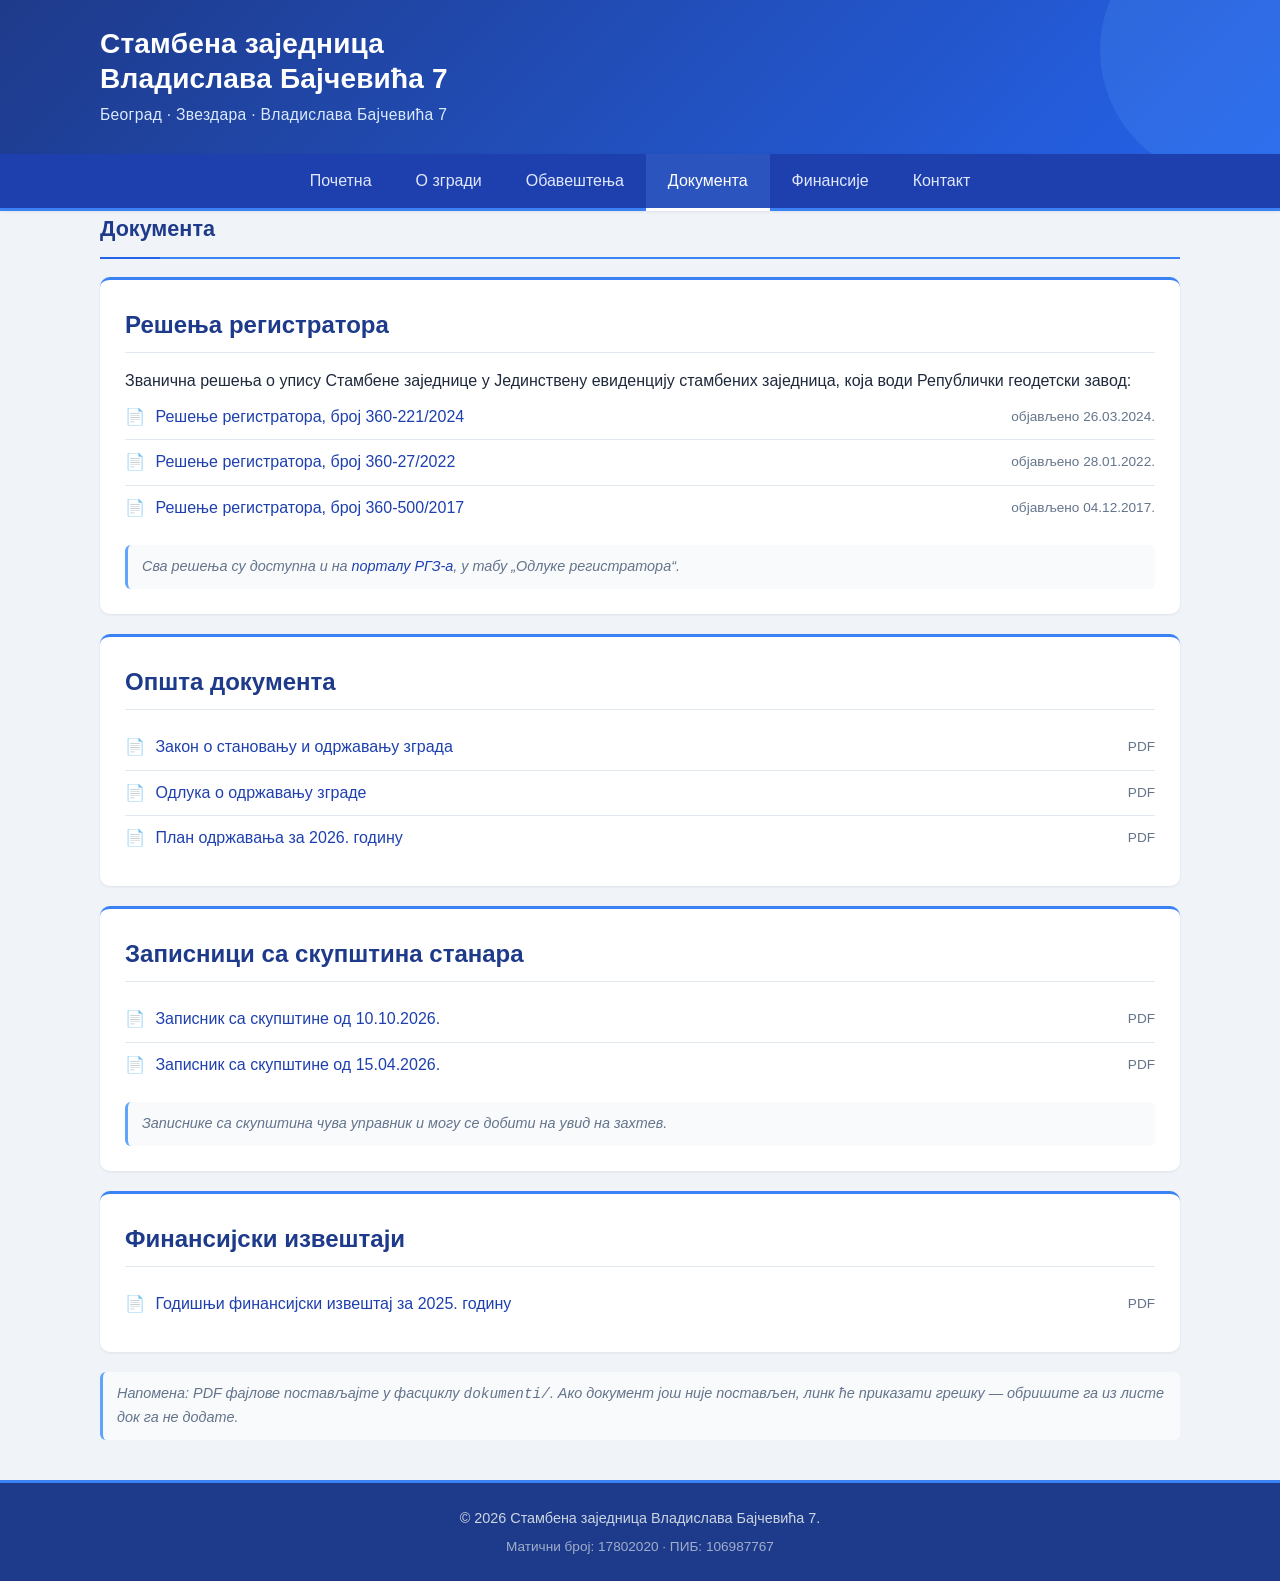
==== dokumenta.html @ ef2eb275 "Add files via upload prvo postavljanje sajta" ====
<!DOCTYPE html>
<html lang="sr">
<head>
    <meta charset="UTF-8">
    <meta name="viewport" content="width=device-width, initial-scale=1.0">
    <title>Документа – СЗ Владислава Бајчевића 7</title>
    <link rel="stylesheet" href="style.css">
</head>
<body>

<header>
    <div class="container">
        <h1>Стамбена заједница<br>Владислава Бајчевића 7</h1>
        <p class="location">Београд · Звездара · Владислава Бајчевића 7</p>
    </div>
</header>

<nav>
    <div class="container">
        <ul>
            <li><a href="index.html">Почетна</a></li>
            <li><a href="o-zgradi.html">О згради</a></li>
            <li><a href="obavestenja.html">Обавештења</a></li>
            <li><a href="dokumenta.html" class="active">Документа</a></li>
            <li><a href="finansije.html">Финансије</a></li>
            <li><a href="kontakt.html">Контакт</a></li>
        </ul>
    </div>
</nav>

<main class="container">

    <h2 class="section-title">Документа</h2>

    <section class="info-box">
        <h2>Решења регистратора</h2>
        <p>Званична решења о упису Стамбене заједнице у Јединствену евиденцију стамбених заједница, која води Републички геодетски завод:</p>
        <ul class="doc-list">
            <li>
                <a href="dokumenti/resenje-registratora-2024-03-26.pdf" target="_blank" rel="noopener">
                    Решење регистратора, број 360-221/2024
                </a>
                <span class="doc-meta">објављено 26.03.2024.</span>
            </li>
            <li>
                <a href="dokumenti/resenje-registratora-2022-01-28.pdf" target="_blank" rel="noopener">
                    Решење регистратора, број 360-27/2022
                </a>
                <span class="doc-meta">објављено 28.01.2022.</span>
            </li>
            <li>
                <a href="dokumenti/resenje-registratora-2017-12-04.pdf" target="_blank" rel="noopener">
                    Решење регистратора, број 360-500/2017
                </a>
                <span class="doc-meta">објављено 04.12.2017.</span>
            </li>
        </ul>
        <p class="napomena">Сва решења су доступна и на <a href="https://katastar.rgz.gov.rs/StambeneZajednice/" target="_blank" rel="noopener">порталу РГЗ-а</a>, у табу „Одлуке регистратора“.</p>
    </section>

    <section class="info-box">
        <h2>Општа документа</h2>
        <ul class="doc-list">
            <li>
                <a href="dokumenti/zakon-o-stanovanju.pdf" target="_blank" rel="noopener">
                    Закон о становању и одржавању зграда
                </a>
                <span class="doc-meta">PDF</span>
            </li>
            <li>
                <a href="dokumenti/odluka-o-odrzavanju.pdf" target="_blank" rel="noopener">
                    Одлука о одржавању зграде
                </a>
                <span class="doc-meta">PDF</span>
            </li>
            <li>
                <a href="dokumenti/plan-odrzavanja-2026.pdf" target="_blank" rel="noopener">
                    План одржавања за 2026. годину
                </a>
                <span class="doc-meta">PDF</span>
            </li>
        </ul>
    </section>

    <section class="info-box">
        <h2>Записници са скупштина станара</h2>
        <ul class="doc-list">
            <li>
                <a href="dokumenti/zapisnik-2026-10-10.pdf" target="_blank" rel="noopener">
                    Записник са скупштине од 10.10.2026.
                </a>
                <span class="doc-meta">PDF</span>
            </li>
            <li>
                <a href="dokumenti/zapisnik-2026-04-15.pdf" target="_blank" rel="noopener">
                    Записник са скупштине од 15.04.2026.
                </a>
                <span class="doc-meta">PDF</span>
            </li>
        </ul>
        <p class="napomena">Записнике са скупштина чува управник и могу се добити на увид на захтев.</p>
    </section>

    <section class="info-box">
        <h2>Финансијски извештаји</h2>
        <ul class="doc-list">
            <li>
                <a href="dokumenti/izvestaj-2025.pdf" target="_blank" rel="noopener">
                    Годишњи финансијски извештај за 2025. годину
                </a>
                <span class="doc-meta">PDF</span>
            </li>
        </ul>
    </section>

    <p class="napomena">
        <em>Напомена: PDF фајлове постављајте у фасциклу <code>dokumenti/</code>. Ако документ још није постављен, линк ће приказати грешку — обришите га из листе док га не додате.</em>
    </p>

</main>

<footer>
    <div class="container">
        <p>© 2026 Стамбена заједница Владислава Бајчевића 7.</p>
        <p class="small">Матични број: 17802020 · ПИБ: 106987767</p>
    </div>
</footer>

</body>
</html>
---- style.css ----
/* ==========================================================
   СТИЛ ЗА САЈТ СТАМБЕНЕ ЗАЈЕДНИЦЕ ВЛАДИСЛАВА БАЈЧЕВИЋА 7
   Плава тема · верзија 2
   ========================================================== */

:root {
    --primary-dark: #1e3a8a;
    --primary: #1e40af;
    --primary-mid: #2563eb;
    --primary-light: #3b82f6;
    --accent: #60a5fa;
    --bg: #f0f4f9;
    --bg-card: #ffffff;
    --text: #1e293b;
    --text-muted: #64748b;
    --border: #e2e8f0;
    --success: #059669;
    --danger: #b91c1c;
    --radius: 10px;
    --shadow-sm: 0 1px 3px rgba(15, 23, 42, 0.08);
    --shadow-md: 0 4px 14px rgba(15, 23, 42, 0.08);
    --shadow-lg: 0 10px 30px rgba(15, 23, 42, 0.12);
}

* { margin: 0; padding: 0; box-sizing: border-box; }

body {
    font-family: 'Segoe UI', Tahoma, Geneva, Verdana, sans-serif;
    background-color: var(--bg);
    color: var(--text);
    line-height: 1.65;
}

.container { max-width: 1120px; margin: 0 auto; padding: 0 20px; }

/* ---------- ЗАГЛАВЉЕ ---------- */
header {
    background: linear-gradient(135deg, var(--primary-dark) 0%, var(--primary-mid) 100%);
    color: #fff;
    padding: 26px 0;
    box-shadow: var(--shadow-md);
    position: relative;
    overflow: hidden;
}
header::before {
    content: "";
    position: absolute;
    top: -80px; right: -80px;
    width: 260px; height: 260px;
    border-radius: 50%;
    background: rgba(96, 165, 250, 0.18);
    pointer-events: none;
}

.header-content {
    display: flex;
    align-items: center;
    justify-content: center;
    gap: 22px;
    flex-wrap: wrap;
    position: relative;
    z-index: 1;
    text-align: left;
}

.logo {
    width: 82px;
    height: 82px;
    flex-shrink: 0;
    filter: drop-shadow(0 2px 6px rgba(0,0,0,0.25));
}

.header-text { text-align: left; }
header h1 {
    font-size: 1.75rem;
    line-height: 1.25;
    margin-bottom: 6px;
    font-weight: 700;
    letter-spacing: 0.2px;
}
.location {
    font-size: 0.98rem;
    color: #dbeafe;
    letter-spacing: 0.3px;
}

/* ---------- НАВИГАЦИЈА ---------- */
nav {
    background-color: var(--primary);
    box-shadow: var(--shadow-sm);
    position: sticky;
    top: 0;
    z-index: 100;
    border-bottom: 3px solid var(--primary-light);
}
nav ul {
    list-style: none;
    display: flex;
    justify-content: center;
    flex-wrap: wrap;
}
nav ul li a {
    display: block;
    color: #e0e7ff;
    padding: 14px 22px;
    text-decoration: none;
    font-weight: 500;
    transition: background 0.25s, color 0.25s;
    border-bottom: 3px solid transparent;
    margin-bottom: -3px;
}
nav ul li a:hover {
    background-color: rgba(96, 165, 250, 0.15);
    color: #fff;
}
nav ul li a.active {
    color: #fff;
    border-bottom-color: #fff;
    background-color: rgba(96, 165, 250, 0.2);
}

/* ---------- ГЛАВНИ САДРЖАЈ ---------- */
main { padding: 32px 0; }

h2 { color: var(--primary-dark); }
h3 { color: var(--primary); }

.section-title {
    color: var(--primary-dark);
    margin-bottom: 18px;
    padding-bottom: 10px;
    border-bottom: 2px solid var(--primary-light);
    font-size: 1.35rem;
    position: relative;
}
.section-title::after {
    content: "";
    position: absolute;
    left: 0; bottom: -2px;
    width: 60px; height: 2px;
    background-color: var(--primary-mid);
}

/* ---------- HERO ---------- */
.hero {
    background: linear-gradient(135deg, #ffffff 0%, #eff6ff 100%);
    padding: 32px;
    border-radius: var(--radius);
    margin-bottom: 25px;
    box-shadow: var(--shadow-md);
    text-align: center;
    border: 1px solid #dbeafe;
    position: relative;
    overflow: hidden;
}
.hero::before {
    content: "";
    position: absolute;
    top: -60px; left: -60px;
    width: 180px; height: 180px;
    background: radial-gradient(circle, rgba(59, 130, 246, 0.12), transparent 70%);
    pointer-events: none;
}
.hero h2 {
    margin-bottom: 14px;
    font-size: 1.45rem;
    color: var(--primary-dark);
    position: relative;
}
.hero p { color: #475569; position: relative; }

/* ---------- ОБАВЕШТЕЊА ---------- */
.obavestenje {
    background: var(--bg-card);
    padding: 20px 22px;
    border-radius: var(--radius);
    margin-bottom: 15px;
    box-shadow: var(--shadow-sm);
    border-left: 4px solid var(--primary-light);
    transition: transform 0.2s, box-shadow 0.2s;
}
.obavestenje:hover {
    transform: translateY(-1px);
    box-shadow: var(--shadow-md);
}
.obavestenje h3 {
    color: var(--primary-dark);
    margin-bottom: 5px;
    font-size: 1.1rem;
}
.datum {
    font-size: 0.88rem;
    color: var(--text-muted);
    margin-bottom: 10px;
    display: inline-block;
    padding: 2px 10px;
    background: #eff6ff;
    border-radius: 20px;
}

.arhiva-link { margin-top: 15px; text-align: right; }
.arhiva-link a {
    color: var(--primary);
    font-weight: 600;
    text-decoration: none;
    transition: color 0.2s;
}
.arhiva-link a:hover { color: var(--primary-mid); text-decoration: underline; }

/* ---------- ИНФО КУТИЈЕ ---------- */
.info-box {
    background: var(--bg-card);
    padding: 25px;
    border-radius: var(--radius);
    margin-bottom: 20px;
    box-shadow: var(--shadow-sm);
    border-top: 3px solid var(--primary-light);
}
.info-box h2 {
    margin-bottom: 15px;
    padding-bottom: 8px;
    border-bottom: 1px solid var(--border);
}
.info-box h3 { margin: 20px 0 10px; }
.info-box ul { list-style: none; }
.info-box ul li {
    padding: 9px 0;
    border-bottom: 1px solid var(--border);
}
.info-box ul li:last-child { border-bottom: none; }
.info-box a {
    color: var(--primary);
    text-decoration: none;
    transition: color 0.2s;
}
.info-box a:hover { color: var(--primary-mid); text-decoration: underline; }

.placeholder { color: var(--danger); font-style: italic; }
.napomena {
    margin-top: 15px;
    font-size: 0.9rem;
    color: var(--text-muted);
    font-style: italic;
    padding: 10px 14px;
    background: #f8fafc;
    border-radius: 6px;
    border-left: 3px solid var(--accent);
}

/* ---------- ЛИСТА ДОКУМЕНАТА ---------- */
.doc-list { list-style: none; padding: 0; }
.doc-list li {
    display: flex;
    justify-content: space-between;
    align-items: center;
    gap: 15px;
    padding: 12px 0;
    border-bottom: 1px solid var(--border);
}
.doc-list li:last-child { border-bottom: none; }
.doc-list a {
    color: var(--primary);
    font-weight: 500;
    text-decoration: none;
    flex: 1;
    transition: color 0.2s;
}
.doc-list a:hover { color: var(--primary-mid); text-decoration: underline; }
.doc-list a::before { content: "📄 "; margin-right: 6px; }
.doc-meta { font-size: 0.85rem; color: var(--text-muted); white-space: nowrap; }

/* ---------- ГАЛЕРИЈА СЛИКА ---------- */
.galerija-grid {
    display: grid;
    grid-template-columns: repeat(auto-fit, minmax(240px, 1fr));
    gap: 15px;
    margin-top: 15px;
}
.galerija-grid figure {
    background: var(--bg-card);
    border-radius: var(--radius);
    overflow: hidden;
    box-shadow: var(--shadow-sm);
    transition: transform 0.25s, box-shadow 0.25s;
    margin: 0;
}
.galerija-grid figure:hover {
    transform: translateY(-3px);
    box-shadow: var(--shadow-lg);
}
.galerija-grid img {
    width: 100%;
    height: 200px;
    object-fit: cover;
    display: block;
    background: #dbeafe;
}
.galerija-grid figcaption {
    padding: 10px 14px;
    font-size: 0.9rem;
    color: var(--text-muted);
    text-align: center;
    border-top: 1px solid var(--border);
}

/* ---------- ТАБЕЛА (финансије) ---------- */
.table-wrap { overflow-x: auto; }
table.fin {
    width: 100%;
    border-collapse: collapse;
    margin-top: 10px;
    font-size: 0.95rem;
    background: var(--bg-card);
}
table.fin th, table.fin td {
    padding: 11px 14px;
    border-bottom: 1px solid var(--border);
    text-align: left;
}
table.fin th {
    background-color: #dbeafe;
    color: var(--primary-dark);
    font-weight: 600;
}
table.fin tr:hover { background-color: #f8fafc; }
table.fin td.num { text-align: right; font-variant-numeric: tabular-nums; }
table.fin tr.total {
    font-weight: 700;
    background-color: #eff6ff;
    border-top: 2px solid var(--primary-light);
    color: var(--primary-dark);
}

/* ---------- КОНТАКТ ФОРМА ---------- */
form.kontakt-form {
    display: flex;
    flex-direction: column;
    gap: 12px;
    margin-top: 15px;
}
form.kontakt-form label {
    font-weight: 500;
    color: var(--primary-dark);
    font-size: 0.92rem;
}
form.kontakt-form input,
form.kontakt-form textarea {
    padding: 11px 14px;
    border: 1px solid #cbd5e1;
    border-radius: 8px;
    font-family: inherit;
    font-size: 1rem;
    background: #f8fafc;
    transition: border-color 0.2s, background 0.2s;
}
form.kontakt-form input:focus,
form.kontakt-form textarea:focus {
    outline: none;
    border-color: var(--primary-light);
    background: #fff;
    box-shadow: 0 0 0 3px rgba(59, 130, 246, 0.15);
}
form.kontakt-form textarea { min-height: 130px; resize: vertical; }
form.kontakt-form button {
    background-color: var(--primary-mid);
    color: #fff;
    border: none;
    padding: 12px 22px;
    border-radius: 8px;
    font-size: 1rem;
    font-weight: 600;
    cursor: pointer;
    transition: background 0.25s, transform 0.1s;
    align-self: flex-start;
    box-shadow: var(--shadow-sm);
}
form.kontakt-form button:hover { background-color: var(--primary); }
form.kontakt-form button:active { transform: translateY(1px); }

/* ---------- ФУТЕР ---------- */
footer {
    background-color: var(--primary-dark);
    color: #cbd5e1;
    text-align: center;
    padding: 24px 0;
    margin-top: 40px;
    font-size: 0.9rem;
    border-top: 3px solid var(--primary-light);
}
footer .small { font-size: 0.85rem; opacity: 0.75; margin-top: 5px; }

/* ---------- РЕСПОНЗИВНОСТ ---------- */
@media (max-width: 700px) {
    .header-content { flex-direction: column; gap: 12px; text-align: center; }
    .header-text { text-align: center; }
    header h1 { font-size: 1.35rem; }
    .logo { width: 64px; height: 64px; }
    .location { font-size: 0.88rem; }
    nav ul { flex-direction: column; }
    nav ul li a {
        text-align: center;
        border-bottom: 1px solid rgba(255,255,255,0.1);
        margin-bottom: 0;
        padding: 12px 20px;
    }
    nav ul li a.active {
        border-bottom: 1px solid rgba(255,255,255,0.1);
        border-left: 4px solid #fff;
    }
    .hero, .info-box { padding: 20px; }
    .hero h2 { font-size: 1.15rem; }
    .doc-list li { flex-direction: column; align-items: flex-start; gap: 4px; }
    .galerija-grid img { height: 180px; }
}
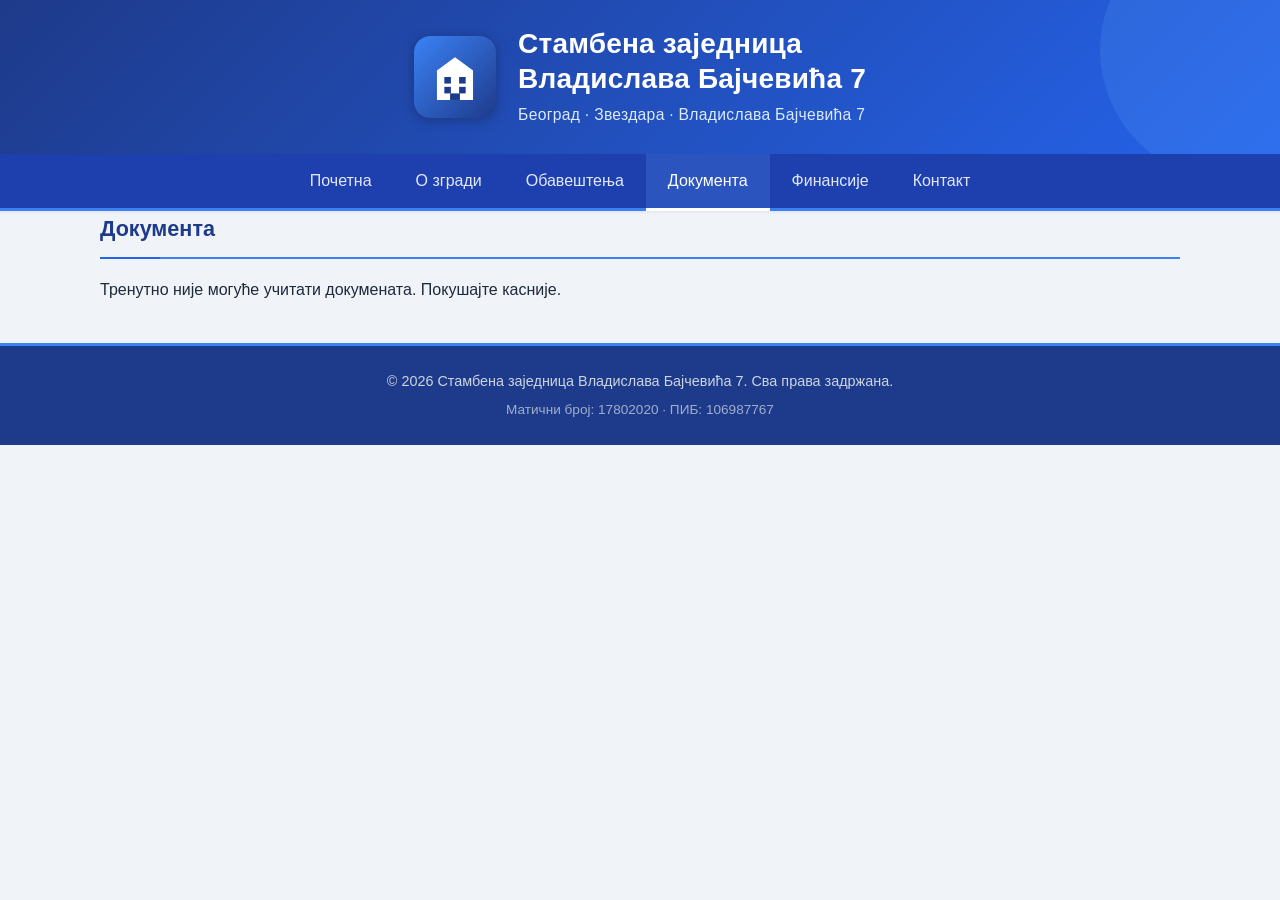
==== commit d3837340: "Update dokumenta.html" ====
--- a/dokumenta.html
+++ b/dokumenta.html
@@ -3,15 +3,20 @@
 <head>
     <meta charset="UTF-8">
     <meta name="viewport" content="width=device-width, initial-scale=1.0">
+    <meta name="description" content="Документа Стамбене заједнице Владислава Бајчевића 7.">
     <title>Документа – СЗ Владислава Бајчевића 7</title>
     <link rel="stylesheet" href="style.css">
+    <link rel="icon" type="image/svg+xml" href="logo.svg">
 </head>
 <body>
 
 <header>
-    <div class="container">
-        <h1>Стамбена заједница<br>Владислава Бајчевића 7</h1>
-        <p class="location">Београд · Звездара · Владислава Бајчевића 7</p>
+    <div class="container header-content">
+        <img src="logo.svg" alt="Логотип СЗ Владислава Бајчевића 7" class="logo">
+        <div class="header-text">
+            <h1>Стамбена заједница<br>Владислава Бајчевића 7</h1>
+            <p class="location">Београд · Звездара · Владислава Бајчевића 7</p>
+        </div>
     </div>
 </header>
 
@@ -32,99 +37,170 @@
 
     <h2 class="section-title">Документа</h2>
 
-    <section class="info-box">
-        <h2>Решења регистратора</h2>
-        <p>Званична решења о упису Стамбене заједнице у Јединствену евиденцију стамбених заједница, која води Републички геодетски завод:</p>
-        <ul class="doc-list">
-            <li>
-                <a href="dokumenti/resenje-registratora-2024-03-26.pdf" target="_blank" rel="noopener">
-                    Решење регистратора, број 360-221/2024
-                </a>
-                <span class="doc-meta">објављено 26.03.2024.</span>
-            </li>
-            <li>
-                <a href="dokumenti/resenje-registratora-2022-01-28.pdf" target="_blank" rel="noopener">
-                    Решење регистратора, број 360-27/2022
-                </a>
-                <span class="doc-meta">објављено 28.01.2022.</span>
-            </li>
-            <li>
-                <a href="dokumenti/resenje-registratora-2017-12-04.pdf" target="_blank" rel="noopener">
-                    Решење регистратора, број 360-500/2017
-                </a>
-                <span class="doc-meta">објављено 04.12.2017.</span>
-            </li>
-        </ul>
-        <p class="napomena">Сва решења су доступна и на <a href="https://katastar.rgz.gov.rs/StambeneZajednice/" target="_blank" rel="noopener">порталу РГЗ-а</a>, у табу „Одлуке регистратора“.</p>
-    </section>
-
-    <section class="info-box">
-        <h2>Општа документа</h2>
-        <ul class="doc-list">
-            <li>
-                <a href="dokumenti/zakon-o-stanovanju.pdf" target="_blank" rel="noopener">
-                    Закон о становању и одржавању зграда
-                </a>
-                <span class="doc-meta">PDF</span>
-            </li>
-            <li>
-                <a href="dokumenti/odluka-o-odrzavanju.pdf" target="_blank" rel="noopener">
-                    Одлука о одржавању зграде
-                </a>
-                <span class="doc-meta">PDF</span>
-            </li>
-            <li>
-                <a href="dokumenti/plan-odrzavanja-2026.pdf" target="_blank" rel="noopener">
-                    План одржавања за 2026. годину
-                </a>
-                <span class="doc-meta">PDF</span>
-            </li>
-        </ul>
-    </section>
-
-    <section class="info-box">
-        <h2>Записници са скупштина станара</h2>
-        <ul class="doc-list">
-            <li>
-                <a href="dokumenti/zapisnik-2026-10-10.pdf" target="_blank" rel="noopener">
-                    Записник са скупштине од 10.10.2026.
-                </a>
-                <span class="doc-meta">PDF</span>
-            </li>
-            <li>
-                <a href="dokumenti/zapisnik-2026-04-15.pdf" target="_blank" rel="noopener">
-                    Записник са скупштине од 15.04.2026.
-                </a>
-                <span class="doc-meta">PDF</span>
-            </li>
-        </ul>
-        <p class="napomena">Записнике са скупштина чува управник и могу се добити на увид на захтев.</p>
-    </section>
-
-    <section class="info-box">
-        <h2>Финансијски извештаји</h2>
-        <ul class="doc-list">
-            <li>
-                <a href="dokumenti/izvestaj-2025.pdf" target="_blank" rel="noopener">
-                    Годишњи финансијски извештај за 2025. годину
-                </a>
-                <span class="doc-meta">PDF</span>
-            </li>
-        </ul>
-    </section>
-
-    <p class="napomena">
-        <em>Напомена: PDF фајлове постављајте у фасциклу <code>dokumenti/</code>. Ако документ још није постављен, линк ће приказати грешку — обришите га из листе док га не додате.</em>
-    </p>
+    <div id="lista-dokumenata">
+        <p class="ucitavanje">Учитавање докумената…</p>
+    </div>
 
 </main>
 
 <footer>
     <div class="container">
-        <p>© 2026 Стамбена заједница Владислава Бајчевића 7.</p>
+        <p>© 2026 Стамбена заједница Владислава Бајчевића 7. Сва права задржана.</p>
         <p class="small">Матични број: 17802020 · ПИБ: 106987767</p>
     </div>
 </footer>
 
+<script>
+const GITHUB_REPO = "szvb7/szvb7.github.io";
+const GITHUB_BRANCH = "main";
+const CONTENT_FOLDER = "content/dokumenti";
+
+document.addEventListener('DOMContentLoaded', async () => {
+    const container = document.getElementById('lista-dokumenata');
+    if (!container) return;
+
+    try {
+        const apiUrl = `https://api.github.com/repos/${GITHUB_REPO}/contents/${CONTENT_FOLDER}?ref=${GITHUB_BRANCH}`;
+        const response = await fetch(apiUrl);
+
+        if (!response.ok) {
+            container.innerHTML = '<p class="ucitavanje">Тренутно нема докумената.</p>';
+            return;
+        }
+
+        const fajlovi = await response.json();
+        const mdFajlovi = fajlovi.filter(f => f.name.endsWith('.md'));
+
+        if (mdFajlovi.length === 0) {
+            container.innerHTML = '<p class="ucitavanje">Тренутно нема докумената.</p>';
+            return;
+        }
+
+        const dokumenti = [];
+
+        for (const fajl of mdFajlovi) {
+            try {
+                const rawResponse = await fetch(fajl.download_url);
+                const tekst = await rawResponse.text();
+                const parsed = parsirajMarkdown(tekst);
+                if (parsed && parsed.naslov) {
+                    dokumenti.push(parsed);
+                }
+            } catch (err) {
+                console.error(`Грешка при учитавању ${fajl.name}:`, err);
+            }
+        }
+
+        if (dokumenti.length === 0) {
+            container.innerHTML = '<p class="ucitavanje">Тренутно нема докумената.</p>';
+            return;
+        }
+
+        // Grupisanje po kategorijama
+        const kategorije = [
+            "Решења регистратора",
+            "Општа документа",
+            "Записници са скупштина",
+            "Финансијски извештаји",
+            "Остало"
+        ];
+
+        const grupisano = {};
+        kategorije.forEach(k => grupisano[k] = []);
+
+        dokumenti.forEach(d => {
+            const kat = d.kategorija && grupisano[d.kategorija] ? d.kategorija : "Остало";
+            grupisano[kat].push(d);
+        });
+
+        // Sortiranje unutar kategorija (najnovije prvo)
+        Object.values(grupisano).forEach(lista => {
+            lista.sort((a, b) => {
+                const da = new Date(a.datum || 0);
+                const db = new Date(b.datum || 0);
+                return db - da;
+            });
+        });
+
+        // Prikaz
+        container.innerHTML = '';
+
+        kategorije.forEach(kat => {
+            if (grupisano[kat].length === 0) return;
+
+            const sekcija = document.createElement('section');
+            sekcija.className = 'info-box';
+
+            const naslov = document.createElement('h2');
+            naslov.textContent = kat;
+            sekcija.appendChild(naslov);
+
+            const lista = document.createElement('ul');
+            lista.className = 'doc-list';
+
+            grupisano[kat].forEach(dok => {
+                const li = document.createElement('li');
+
+                const link = document.createElement('a');
+                
+                // Provera i ispravka putanje do PDF fajla
+                let putanja = dok.fajl || '#';
+                if (putanja !== '#' && !putanja.startsWith('/') && !putanja.startsWith('http')) {
+                    putanja = '/' + putanja;
+                }
+                link.href = putanja;
+                
+                link.target = '_blank';
+                link.rel = 'noopener';
+                link.textContent = dok.naslov;
+
+                const meta = document.createElement('span');
+                meta.className = 'doc-meta';
+                if (dok.napomena) {
+                    meta.textContent = dok.napomena;
+                } else if (dok.datum) {
+                    meta.textContent = new Date(dok.datum).toLocaleDateString('sr-RS', {
+                        day: 'numeric', month: 'long', year: 'numeric'
+                    });
+                } else {
+                    meta.textContent = 'PDF';
+                }
+
+                li.appendChild(link);
+                li.appendChild(meta);
+                lista.appendChild(li);
+            });
+
+            sekcija.appendChild(lista);
+            container.appendChild(sekcija);
+        });
+
+    } catch (error) {
+        console.error('Грешка при учитавању докумената:', error);
+        container.innerHTML = '<p class="ucitavanje">Тренутно није могуће учитати докумената. Покушајте касније.</p>';
+    }
+});
+
+function parsirajMarkdown(tekst) {
+    const match = tekst.match(/^---\s*\n([\s\S]*?)\n---\s*\n([\s\S]*)$/);
+    if (!match) return null;
+
+    const meta = match[1];
+
+    return {
+        naslov: izvuci(meta, 'title'),
+        kategorija: izvuci(meta, 'kategorija'),
+        datum: izvuci(meta, 'date'),
+        fajl: izvuci(meta, 'fajl'),
+        napomena: izvuci(meta, 'napomena')
+    };
+}
+
+function izvuci(meta, polje) {
+    const m = meta.match(new RegExp('^' + polje + ':\\s*["\']?(.*?)["\']?\\s*$', 'm'));
+    return m ? m[1] : null;
+}
+</script>
+
 </body>
-</html>+</html>
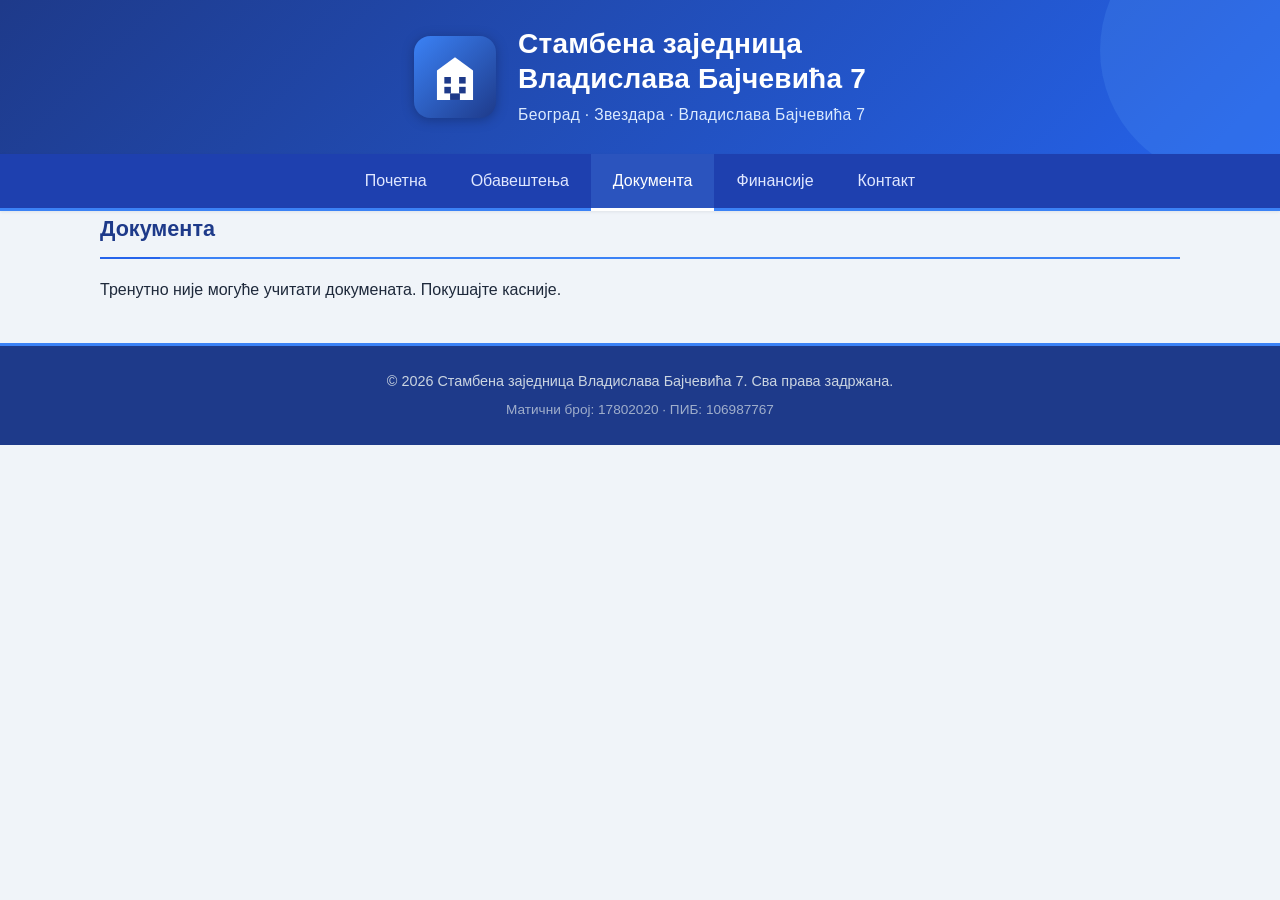
==== commit 380ce840: "Update dokumenta.html" ====
--- a/dokumenta.html
+++ b/dokumenta.html
@@ -24,7 +24,7 @@
     <div class="container">
         <ul>
             <li><a href="index.html">Почетна</a></li>
-            <li><a href="o-zgradi.html">О згради</a></li>
+            <!-- <li><a href="o-zgradi.html">О згради</a></li> -->
             <li><a href="obavestenja.html">Обавештења</a></li>
             <li><a href="dokumenta.html" class="active">Документа</a></li>
             <li><a href="finansije.html">Финансије</a></li>
